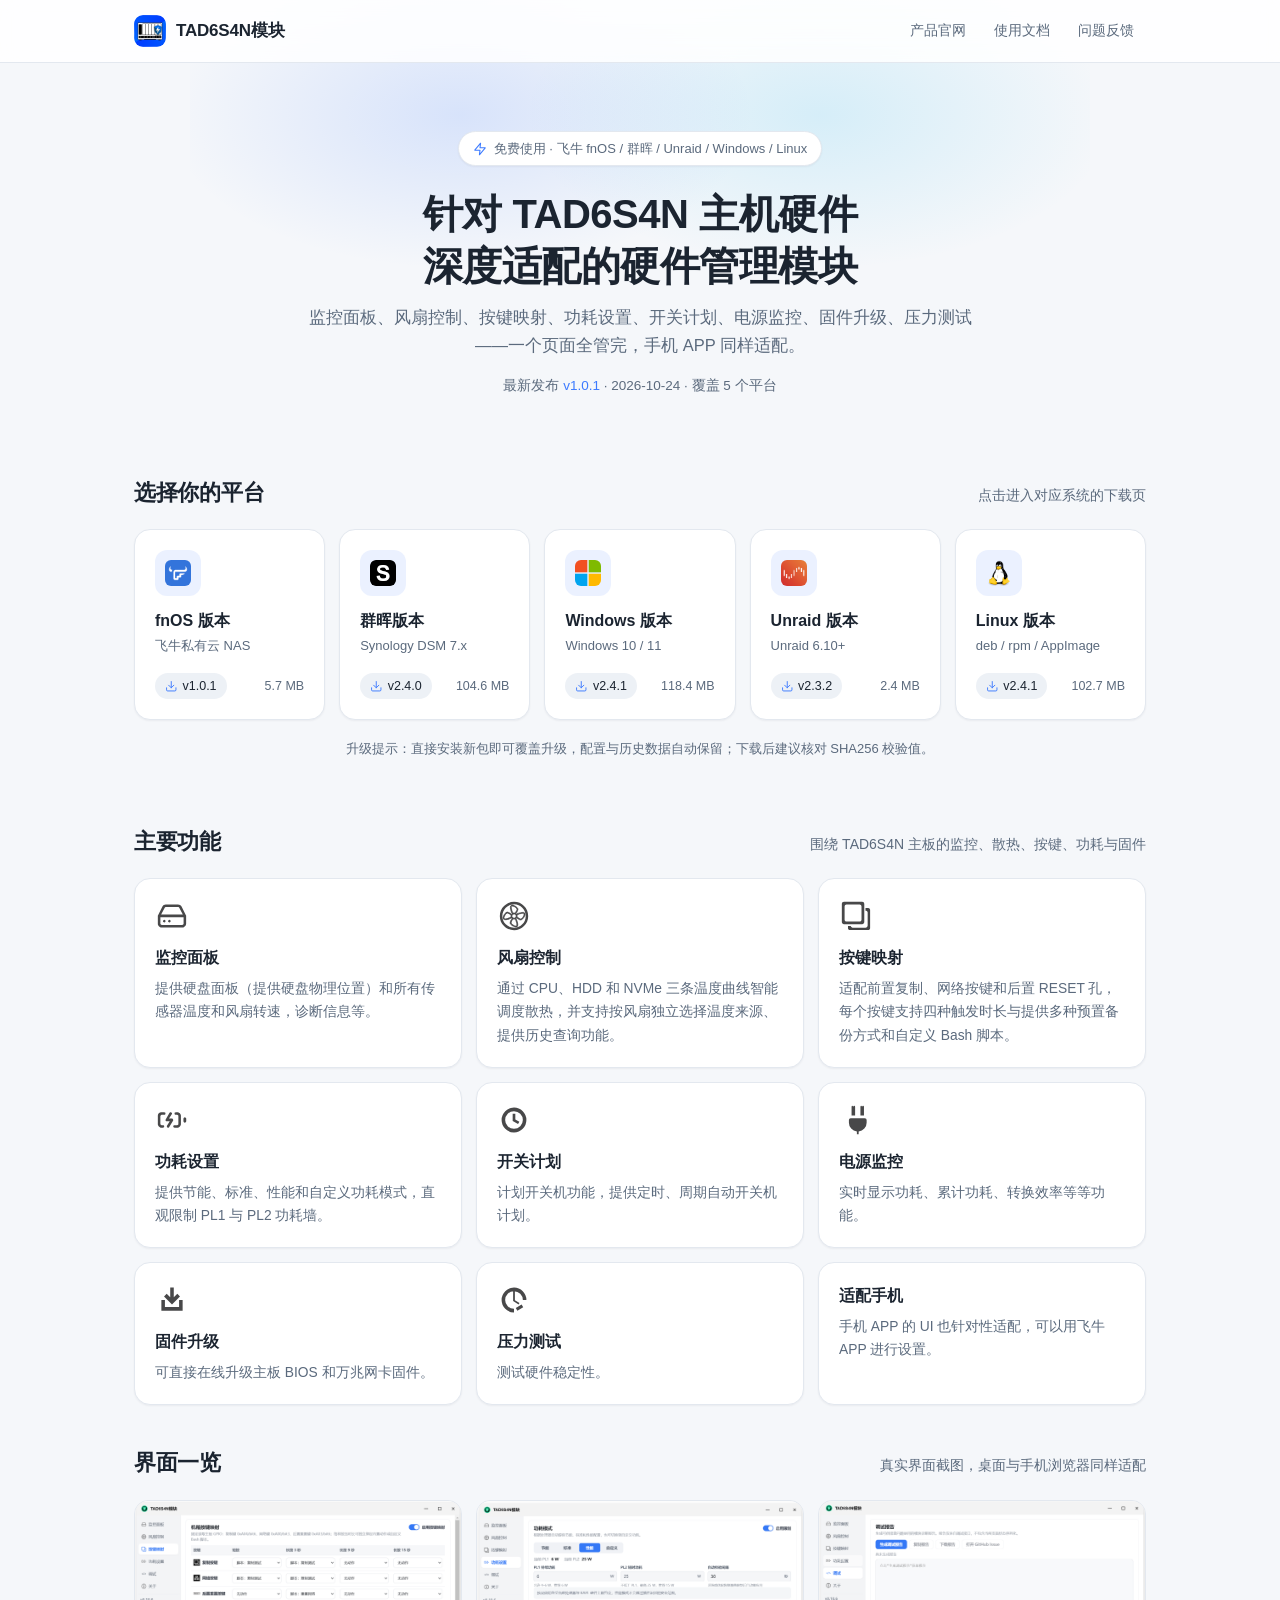
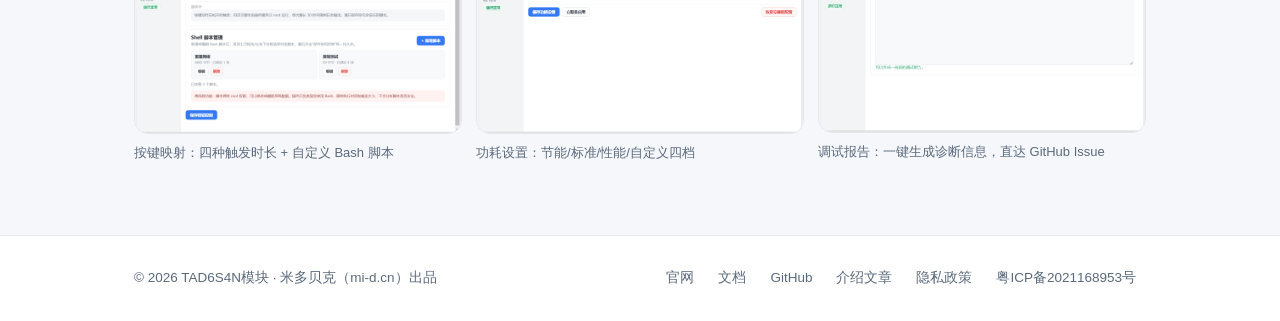
==== release/index.html @ 13de204e "发布页目录更名为 release/，介绍页链接同步改为 release/，并移除嵌套的无用 workflows" ====
<!doctype html>
<html lang="zh-CN">
<head>
<meta charset="utf-8">
<meta name="viewport" content="width=device-width, initial-scale=1">
<meta name="description" content="TAD6S4N模块全平台发布页：支持 fnOS、群晖、Windows、Unraid 与 Linux，下载最新版本并查看更新日志。">
<link rel="icon" type="image/png" href="assets/logo.png">
<title>TAD6S4N模块 · 软件发布页</title>
<style>
/* ========== 主题变量（浅色 / 深色自适应） ========== */
:root{
  color-scheme: light;
  --bg:#f5f7fa;
  --surface:#ffffff;
  --surface-2:#edf1f6;
  --text:#1b2430;
  --text-2:#5b6a7d;
  --border:#e3e8ef;
  --border-strong:#cfd8e3;
  --brand:#3d7bff;
  --brand-2:#22b8ee;
  --brand-soft:rgba(61,123,255,.10);
  --blue-soft:rgba(61,123,255,.12);
  --green:#0e9f5f;
  --green-soft:rgba(16,185,129,.13);
  --orange:#c2620a;
  --orange-soft:rgba(245,158,11,.16);
  --shadow-card:0 1px 2px rgba(16,24,40,.05);
  --shadow-lift:0 14px 34px rgba(16,24,40,.12);
  --glow-1:rgba(61,123,255,.16);
  --glow-2:rgba(34,184,238,.15);
}
@media (prefers-color-scheme: dark){
  :root{
    color-scheme: dark;
    --bg:#0e141f;
    --surface:#161e2c;
    --surface-2:#1e2839;
    --text:#e7edf6;
    --text-2:#90a1b7;
    --border:#26334a;
    --border-strong:#374865;
    --brand:#5c8dff;
    --brand-2:#2cc5f2;
    --brand-soft:rgba(92,141,255,.15);
    --blue-soft:rgba(92,141,255,.17);
    --green:#34d399;
    --green-soft:rgba(52,211,153,.15);
    --orange:#f5a623;
    --orange-soft:rgba(245,166,35,.16);
    --shadow-card:0 1px 2px rgba(0,0,0,.35);
    --shadow-lift:0 14px 34px rgba(0,0,0,.5);
    --glow-1:rgba(92,141,255,.14);
    --glow-2:rgba(44,197,242,.12);
  }
}

/* ========== 基础 ========== */
*{box-sizing:border-box}
html{scroll-behavior:smooth}
body{
  margin:0;
  font-family:-apple-system,BlinkMacSystemFont,"Segoe UI","PingFang SC","Hiragino Sans GB","Microsoft YaHei",sans-serif;
  background:var(--bg);
  color:var(--text);
  line-height:1.65;
  -webkit-font-smoothing:antialiased;
  min-height:100vh;
  display:flex;
  flex-direction:column;
  overflow-x:clip; /* hero 光晕装饰层在窄屏下不产生横向滚动 */
}
main{flex:1}
a{color:inherit;text-decoration:none}
.icon{width:1.25em;height:1.25em;flex:none;vertical-align:-.25em}
.container{max-width:1060px;margin:0 auto;padding:0 24px;width:100%}
code{background:var(--surface-2);border-radius:6px;padding:1.5px 7px;font-size:12.5px;font-family:ui-monospace,SFMono-Regular,Consolas,monospace}

/* ========== 顶部导航 ========== */
.site-header{
  position:sticky;top:0;z-index:20;
  background:color-mix(in srgb,var(--surface) 85%,transparent);
  backdrop-filter:blur(12px);
  -webkit-backdrop-filter:blur(12px);
  border-bottom:1px solid var(--border);
}
.header-inner{display:flex;align-items:center;gap:12px;height:62px}
.brand{display:flex;align-items:center;gap:10px;font-weight:600;font-size:17px;letter-spacing:-.2px}
.brand-logo{width:32px;height:32px;border-radius:9px;flex:none;display:block}
.header-nav{margin-left:auto;display:flex;gap:4px;flex-wrap:wrap}
.header-nav a{padding:7px 12px;border-radius:8px;color:var(--text-2);font-size:14px;transition:.15s}
.header-nav a:hover{color:var(--text);background:var(--surface-2)}

/* ========== 首页 Hero ========== */
.hero{padding:68px 0 36px;text-align:center;position:relative}
.hero::before{
  content:"";position:absolute;left:50%;top:-140px;transform:translateX(-50%);
  width:900px;height:480px;pointer-events:none;
  background:
    radial-gradient(420px 220px at 30% 40%,var(--glow-1),transparent 70%),
    radial-gradient(420px 220px at 70% 40%,var(--glow-2),transparent 70%);
}
.hero>*{position:relative}
.eyebrow{
  display:inline-flex;align-items:center;gap:7px;
  padding:6px 14px;border:1px solid var(--border);border-radius:999px;
  background:var(--surface);color:var(--text-2);font-size:13px;box-shadow:var(--shadow-card);
}
.eyebrow .icon{width:14px;height:14px;color:var(--brand)}
.hero h1{font-size:40px;line-height:1.3;letter-spacing:-.5px;margin:22px 0 12px}
.hero .lead{max-width:680px;margin:0 auto;color:var(--text-2);font-size:16.5px}
.hero-meta{margin-top:16px;font-size:13.5px;color:var(--text-2)}
.hero-meta b{color:var(--brand);font-weight:500}

/* ========== 平台选择 ========== */
.pick{padding:28px 0 40px}
.section-head{display:flex;align-items:baseline;justify-content:space-between;gap:12px;margin-bottom:18px;flex-wrap:wrap}
.section-head h2{font-size:22px;margin:0;letter-spacing:-.3px}
.section-head .sub{color:var(--text-2);font-size:14px}
.platform-grid{display:grid;grid-template-columns:repeat(auto-fit,minmax(186px,1fr));gap:14px}
.platform-card{
  position:relative;display:flex;flex-direction:column;gap:14px;
  padding:20px;background:var(--surface);
  border:1px solid var(--border);border-radius:16px;
  box-shadow:var(--shadow-card);
  transition:transform .18s ease,box-shadow .18s ease,border-color .18s ease;
}
.platform-card:hover{
  transform:translateY(-3px);
  border-color:color-mix(in srgb,var(--brand) 40%,var(--border));
  box-shadow:var(--shadow-lift);
}
.p-icon{
  width:46px;height:46px;border-radius:12px;flex:none;
  display:grid;place-items:center;
  background:var(--brand-soft);color:var(--brand);
}
.p-icon .icon{width:24px;height:24px}
.p-icon.big{width:60px;height:60px;border-radius:16px}
.p-icon.big .icon{width:30px;height:30px}
.p-logo{width:26px;height:26px;object-fit:contain;display:block;border-radius:6px}
.p-icon.big .p-logo{width:36px;height:36px;border-radius:8px}
.p-icon-fb{font-weight:600;color:var(--brand);font-size:17px;line-height:1}
.p-icon.big .p-icon-fb{font-size:24px}
.platform-card h3{margin:0;font-size:16px;line-height:1.4}
.p-sub{color:var(--text-2);font-size:13px;margin-top:1px}
.p-meta{margin-top:auto;display:flex;align-items:center;justify-content:space-between;gap:8px;font-size:12.5px;color:var(--text-2)}
.ver-chip{
  display:inline-flex;align-items:center;gap:5px;
  padding:3px 10px;border-radius:999px;
  background:var(--surface-2);color:var(--text);
  font-weight:500;font-size:12.5px;font-variant-numeric:tabular-nums;
}
.ver-chip .icon{width:12.5px;height:12.5px;color:var(--brand)}
.p-arrow{
  position:absolute;top:18px;right:16px;color:var(--brand);
  opacity:0;transform:translateX(-4px);transition:.18s ease;
}
.p-arrow .icon{width:17px;height:17px}
.platform-card:hover .p-arrow,.platform-card:focus-visible .p-arrow{opacity:1;transform:translateX(0)}

/* ========== 平台下载页 ========== */
.back{
  display:inline-flex;align-items:center;gap:6px;
  margin:26px 0 18px;padding:6px 11px 6px 8px;border-radius:9px;
  color:var(--text-2);font-size:14px;transition:.15s;
}
.back:hover{color:var(--text);background:var(--surface-2)}
.plat-head{display:flex;gap:16px;align-items:center}
.plat-title{margin:0;font-size:28px;letter-spacing:-.4px;line-height:1.3}
.plat-title:focus{outline:none}
.plat-desc{margin:4px 0 0;color:var(--text-2);font-size:14.5px}

.download-card{
  margin-top:26px;padding:30px;
  background:var(--surface);border:1px solid var(--border);border-radius:20px;
  box-shadow:var(--shadow-card);
}
.rel-meta{display:flex;align-items:center;gap:12px;flex-wrap:wrap}
.ver-big{font-size:27px;font-weight:600;letter-spacing:-.4px;font-variant-numeric:tabular-nums}
.rel-date{color:var(--text-2);font-size:14px}
.badge-latest{
  display:inline-flex;align-items:center;
  padding:3px 11px;border-radius:999px;
  background:linear-gradient(135deg,var(--brand),var(--brand-2));
  color:#fff;font-size:12px;font-weight:500;letter-spacing:.3px;
}
.actions{display:flex;gap:12px;flex-wrap:wrap;margin-top:22px}
.btn{
  display:inline-flex;align-items:center;justify-content:center;gap:8px;
  height:48px;padding:0 24px;border-radius:12px;
  font-size:15px;font-weight:500;font-family:inherit;
  border:1px solid transparent;cursor:pointer;
  transition:transform .15s ease,box-shadow .15s ease,filter .15s ease,background .15s ease,border-color .15s ease;
  flex:1 1 220px;
}
.btn .icon{width:18px;height:18px}
.btn-primary{
  background:linear-gradient(135deg,var(--brand),var(--brand-2));
  color:#fff;box-shadow:0 8px 20px var(--blue-soft);
}
.btn-primary:hover{filter:brightness(1.06);transform:translateY(-1px);box-shadow:0 10px 24px var(--blue-soft)}
.btn-secondary{background:var(--surface);border-color:var(--border-strong);color:var(--text)}
.btn-secondary:hover{background:var(--surface-2);transform:translateY(-1px)}
.btn-sm{height:36px;padding:0 16px;font-size:13.5px;border-radius:10px;flex:none}
.btn-sm .icon{width:15px;height:15px}
.file-line{
  margin-top:16px;color:var(--text-2);font-size:13px;
  font-family:ui-monospace,SFMono-Regular,Consolas,monospace;
  word-break:break-all;
}
.assets{margin-top:22px;padding-top:18px;border-top:1px dashed var(--border)}
.assets h4{margin:0 0 10px;font-size:13px;font-weight:500;color:var(--text-2)}
.asset-row{
  display:flex;align-items:center;gap:14px;flex-wrap:wrap;
  padding:11px 14px;margin-bottom:9px;
  border:1px solid var(--border);border-radius:13px;
  transition:border-color .15s;
}
.asset-row:hover{border-color:var(--border-strong)}
.asset-row>div:first-child{flex:1 1 260px;min-width:0}
.a-name{font-size:13px;font-family:ui-monospace,SFMono-Regular,Consolas,monospace;word-break:break-all}
.a-meta{color:var(--text-2);font-size:12.5px;margin-top:2px}
.install-tip{
  display:flex;gap:10px;align-items:flex-start;
  margin-top:22px;padding:13px 16px;border-radius:13px;
  background:var(--brand-soft);color:var(--text);font-size:13.5px;line-height:1.7;
}
.install-tip .icon{width:17px;height:17px;color:var(--brand);margin-top:3px;flex:none}

/* ========== 更新日志 ========== */
.changelog{margin:56px 0 84px;scroll-margin-top:84px;border-radius:16px}
.changelog.flash{animation:flashBg 1.1s ease}
@keyframes flashBg{0%{background:var(--brand-soft)}100%{background:transparent}}
.changelog h2{margin:0;font-size:22px;letter-spacing:-.3px}
.ch-sub{margin:6px 0 26px;color:var(--text-2);font-size:14px}
.timeline{position:relative;padding-left:30px}
.timeline::before{
  content:"";position:absolute;left:8px;top:8px;bottom:14px;width:2px;
  background:var(--border);border-radius:2px;
}
.release{position:relative;padding:0 0 34px}
.release:last-child{padding-bottom:4px}
.release::before{
  content:"";position:absolute;left:-28px;top:7px;
  width:14px;height:14px;border-radius:50%;
  background:var(--surface);border:2.5px solid var(--brand);
}
.release.old::before{border-color:var(--border-strong)}
.release.latest::before{background:var(--brand)}
.rel-head{display:flex;align-items:center;gap:11px;flex-wrap:wrap}
.rel-head .v{font-weight:600;font-size:17.5px;font-variant-numeric:tabular-nums}
.rel-head .rel-date{font-size:13.5px}
.group{margin-top:13px}
.group-tag{
  display:inline-flex;align-items:center;
  padding:2px 10px;border-radius:7px;
  font-size:12px;font-weight:500;
}
.tag-new{color:var(--green);background:var(--green-soft)}
.tag-imp{color:var(--brand);background:var(--blue-soft)}
.tag-fix{color:var(--orange);background:var(--orange-soft)}
.group ul{margin:9px 0 0;padding:0;list-style:none}
.group li{position:relative;padding:3px 0 3px 17px;font-size:14.5px}
.group li::before{
  content:"";position:absolute;left:3px;top:13px;
  width:5px;height:5px;border-radius:50%;background:var(--border-strong);
}

/* ========== GitHub 数据来源与 Markdown 日志 ========== */
.src-note{display:flex;align-items:center;gap:6px;flex-wrap:wrap;margin-top:12px;font-size:13px;color:var(--text-2)}
.src-note .icon{width:14px;height:14px;flex:none}
.src-note a{color:var(--brand)}
.rel-link{font-size:12.5px;color:var(--brand);font-weight:400}
.md{margin-top:4px}
.md h3,.md h4,.md h5,.md h6{margin:18px 0 6px;font-size:15px;letter-spacing:0}
.md h3{font-size:16px}
.md p{margin:8px 0;font-size:14.5px}
.md ul,.md ol{margin:8px 0;padding-left:22px}
.md li{margin:4px 0;font-size:14.5px}
.md a{color:var(--brand)}
.md pre{background:var(--surface-2);border-radius:10px;padding:12px 14px;overflow:auto;margin:10px 0}
.md pre code{background:none;padding:0}

/* ========== 主要功能与界面一览 ========== */
.feat-sec{padding:24px 0 12px}
.feat-grid{display:grid;grid-template-columns:repeat(auto-fit,minmax(248px,1fr));gap:14px}
.feat{background:var(--surface);border:1px solid var(--border);border-radius:16px;padding:20px;box-shadow:var(--shadow-card)}
.feat .fico{width:34px;height:34px;display:block;margin-bottom:12px}
.feat h3{margin:0 0 6px;font-size:15.5px}
.feat p{margin:0;color:var(--text-2);font-size:13.8px;line-height:1.7}
@media (prefers-color-scheme: dark){
  .feat .fico{filter:invert(1) brightness(1.15)}
}
.gallery-sec{padding:28px 0 72px}
.shot-grid{display:grid;grid-template-columns:repeat(auto-fit,minmax(260px,1fr));gap:14px}
.shot{margin:0}
.shot img{width:100%;display:block;border:1px solid var(--border);border-radius:14px;background:var(--surface)}
.shot figcaption{margin-top:8px;font-size:13px;color:var(--text-2)}
.install-note{margin:18px 0 0;font-size:13px;color:var(--text-2);text-align:center}

/* ========== 页脚 ========== */
.site-footer{border-top:1px solid var(--border);padding:26px 0;background:var(--surface)}
.footer-inner{
  display:flex;align-items:center;justify-content:space-between;
  gap:10px 24px;flex-wrap:wrap;color:var(--text-2);font-size:13.5px;
}
.footer-links{display:flex;gap:4px;flex-wrap:wrap}
.footer-links a{padding:5px 10px;border-radius:8px}
.footer-links a:hover{color:var(--text);background:var(--surface-2)}

/* ========== 视图切换动画 ========== */
.view{animation:viewIn .28s ease}
@keyframes viewIn{from{opacity:0;transform:translateY(8px)}to{opacity:1;transform:none}}

/* ========== 响应式 ========== */
@media (max-width:640px){
  .hero{padding:44px 0 24px}
  .hero h1{font-size:29px}
  .hero h1 br{display:none}
  .hero .lead{font-size:15px}
  .download-card{padding:22px 18px}
  .plat-title{font-size:23px}
  .ver-big{font-size:23px}
  .actions .btn{flex:1 1 100%}
  .btn{flex-basis:auto}
  .asset-row .btn-sm{width:100%}
  .header-nav{display:none}
}
@media (prefers-reduced-motion: reduce){
  html{scroll-behavior:auto}
  *,*::before,*::after{animation:none!important;transition:none!important}
}
</style>
</head>
<body>

<header class="site-header">
  <div class="container header-inner">
    <a class="brand" href="#/">
      <img class="brand-logo" src="assets/logo.png" alt="TAD6S4N模块 logo" width="32" height="32">
      <span id="brand-name">TAD6S4N模块</span>
    </a>
    <nav class="header-nav" aria-label="站点导航">
      <!-- 问题反馈暂为占位链接，部署时替换为真实地址 -->
      <a href="https://mi-d.cn" target="_blank" rel="noopener">产品官网</a>
      <a href="https://mi-d.cn/10938" target="_blank" rel="noopener">使用文档</a>
      <a href="https://github.com/luodaoyi/TAD6S4N10G-fnos/issues" target="_blank" rel="noopener">问题反馈</a>
    </nav>
  </div>
</header>

<main id="app">
  <!-- ========== 首页：平台选择 ========== -->
  <section id="view-home" class="view" aria-label="选择平台">
    <div class="container">
      <div class="hero">
        <span class="eyebrow"><i data-icon="zap" aria-hidden="true"></i><span id="eyebrow-text">免费使用 · 飞牛 fnOS / 群晖 / Unraid / Windows / Linux</span></span>
        <h1 id="hero-title">针对 TAD6S4N 主机硬件<br>深度适配的硬件管理模块</h1>
        <p class="lead" id="hero-lead">监控面板、风扇控制、按键映射、功耗设置、开关计划、电源监控、固件升级、压力测试——一个页面全管完，手机 APP 同样适配。</p>
        <p class="hero-meta" id="hero-meta"></p>
      </div>
      <div class="pick">
        <div class="section-head">
          <h2>选择你的平台</h2>
          <span class="sub">点击进入对应系统的下载页</span>
        </div>
        <div class="platform-grid" id="platform-grid"><!-- JS 渲染 --></div>
        <p class="install-note">升级提示：直接安装新包即可覆盖升级，配置与历史数据自动保留；下载后建议核对 SHA256 校验值。</p>
      </div>
      <section class="feat-sec" aria-label="主要功能">
        <div class="section-head">
          <h2>主要功能</h2>
          <span class="sub">围绕 TAD6S4N 主板的监控、散热、按键、功耗与固件</span>
        </div>
        <div class="feat-grid">
          <div class="feat"><img class="fico" src="assets/feature-icons/monitor.svg" alt="" loading="lazy"><h3>监控面板</h3><p>提供硬盘面板（提供硬盘物理位置）和所有传感器温度和风扇转速，诊断信息等。</p></div>
          <div class="feat"><img class="fico" src="assets/feature-icons/fan.svg" alt="" loading="lazy"><h3>风扇控制</h3><p>通过 CPU、HDD 和 NVMe 三条温度曲线智能调度散热，并支持按风扇独立选择温度来源、提供历史查询功能。</p></div>
          <div class="feat"><img class="fico" src="assets/feature-icons/keys.svg" alt="" loading="lazy"><h3>按键映射</h3><p>适配前置复制、网络按键和后置 RESET 孔，每个按键支持四种触发时长与提供多种预置备份方式和自定义 Bash 脚本。</p></div>
          <div class="feat"><img class="fico" src="assets/feature-icons/power.svg" alt="" loading="lazy"><h3>功耗设置</h3><p>提供节能、标准、性能和自定义功耗模式，直观限制 PL1 与 PL2 功耗墙。</p></div>
          <div class="feat"><img class="fico" src="assets/feature-icons/schedule.svg" alt="" loading="lazy"><h3>开关计划</h3><p>计划开关机功能，提供定时、周期自动开关机计划。</p></div>
          <div class="feat"><img class="fico" src="assets/feature-icons/psu.svg" alt="" loading="lazy"><h3>电源监控</h3><p>实时显示功耗、累计功耗、转换效率等等功能。</p></div>
          <div class="feat"><img class="fico" src="assets/feature-icons/firmware.svg" alt="" loading="lazy"><h3>固件升级</h3><p>可直接在线升级主板 BIOS 和万兆网卡固件。</p></div>
          <div class="feat"><img class="fico" src="assets/feature-icons/stress.svg" alt="" loading="lazy"><h3>压力测试</h3><p>测试硬件稳定性。</p></div>
          <div class="feat"><h3>适配手机</h3><p>手机 APP 的 UI 也针对性适配，可以用飞牛 APP 进行设置。</p></div>
        </div>
      </section>
      <section class="gallery-sec" aria-label="界面一览">
        <div class="section-head">
          <h2>界面一览</h2>
          <span class="sub">真实界面截图，桌面与手机浏览器同样适配</span>
        </div>
        <div class="shot-grid">
          <figure class="shot"><img src="assets/screenshots/screenshot_1.png" alt="按键映射界面" loading="lazy"><figcaption>按键映射：四种触发时长 + 自定义 Bash 脚本</figcaption></figure>
          <figure class="shot"><img src="assets/screenshots/screenshot_2.png" alt="功耗设置界面" loading="lazy"><figcaption>功耗设置：节能/标准/性能/自定义四档</figcaption></figure>
          <figure class="shot"><img src="assets/screenshots/screenshot_3.png" alt="调试报告界面" loading="lazy"><figcaption>调试报告：一键生成诊断信息，直达 GitHub Issue</figcaption></figure>
        </div>
      </section>
    </div>
  </section>

  <!-- ========== 平台下载页（JS 渲染） ========== -->
  <section id="view-platform" class="view" hidden></section>
</main>

<footer class="site-footer">
  <div class="container footer-inner">
    <span>© 2026 TAD6S4N模块 · 米多贝克（mi-d.cn）出品</span>
    <nav class="footer-links" aria-label="页脚链接">
      <a href="https://mi-d.cn" target="_blank" rel="noopener">官网</a>
      <a href="https://mi-d.cn/10938" target="_blank" rel="noopener">文档</a>
      <a href="https://github.com/luodaoyi/TAD6S4N10G-fnos" target="_blank" rel="noopener">GitHub</a>
      <a href="https://mi-d.cn/12090" target="_blank" rel="noopener">介绍文章</a>
      <a href="#" data-stub>隐私政策</a>
      <a href="https://beian.miit.gov.cn/" target="_blank" rel="noopener">粤ICP备2021168953号</a>
    </nav>
  </div>
</footer>

<script>
/* =====================================================================
 * ★★★ 站点配置与发布数据（维护时只需修改本区域） ★★★
 *
 * 数据来源：每个平台可配置 repo: "用户名/仓库名"，页面会自动读取该仓库
 * 的 GitHub Releases（版本号、附件下载、更新日志正文），可以是自己的
 * 仓库，也可以是其它人的公开仓库，例如：
 *   repo: "luodaoyi/TAD6S4N10G-fnos"
 *   prefer:  可选，主下载附件的匹配正则（命中的排第一位）
 *   exclude: 可选，需要从下载列表排除的附件正则
 * repo 留空（null）或拉取失败时，使用下方 latest / changelog 内置数据
 * 兜底展示。拉取结果缓存 10 分钟，避免触发 GitHub 接口限流（每小时 60 次）。
 * ===================================================================== */
const SITE = {
  productName: "TAD6S4N模块",
  title: "TAD6S4N模块 · 软件发布页"
};

const PLATFORMS = [
  {
    id: "fnos",
    name: "fnOS 版本",
    sub: "飞牛私有云 NAS",
    desc: "适用于飞牛私有云 fnOS 4.0 及以上版本 · x86_64 架构",
    iconUrl: "https://www.fnnas.com/favicon.ico",
    iconLocal: "assets/icons/fnos.png",
    repo: "luodaoyi/TAD6S4N10G-fnos",
    prefer: "\\.fpk$",
    exclude: "^tank-",
    tip: "打开 fnOS「应用中心 → 手动安装」，选择下载的 <code>.fpk</code> 安装包完成安装。",
    latest: {
      version: "1.0.1",
      date: "2026-10-24",
      assets: [
        { label: "fnOS 安装包", file: "tad-module.fpk", arch: "x86_64", size: "5.7 MB", url: "https://github.com/luodaoyi/TAD6S4N10G-fnos/releases/download/v1.0.1/tad-module.fpk" }
      ]
    },
    changelog: [
      {
        version: "1.0.1", date: "2026-10-24",
        fix: ["RTC 状态按 NAS 系统时区显示，与飞牛桌面时间保持一致"]
      },
      {
        version: "1.0.0", date: "2026-10-24",
        new: ["首个正式版：图形化备份与自动备份、三曲线风扇模式、硬盘面板、传感器显示、BIOS/网卡固件管理、压力测试与历史温度图表"]
      }
    ]
  },
  {
    id: "synology",
    name: "群晖版本",
    sub: "Synology DSM 7.x",
    desc: "适用于 DSM 7.0 – 7.2 · 提供 x86_64 与 ARM64 套件",
    iconUrl: "https://fileres.synology.com/images/common/favicon/syno/icon-96x96.png",
    iconLocal: "assets/icons/synology.png",
    repo: null,
    tip: "推荐在「套件中心」搜索安装；手动安装请进入套件中心 → 手动安装，上传 <code>.spk</code> 文件。",
    latest: {
      version: "2.4.0",
      date: "2026-10-18",
      assets: [
        { label: "DSM 7 套件", file: "tad6s4n_dsm7_2.4.0_x86_64.spk", arch: "x86_64", size: "104.6 MB", url: "#" },
        { label: "DSM 7 套件", file: "tad6s4n_dsm7_2.4.0_arm64.spk", arch: "ARM64", size: "89.2 MB", url: "#" }
      ]
    },
    changelog: [
      {
        version: "2.4.0", date: "2026-10-18",
        new: ["支持套件中心在线检测更新"],
        imp: ["适配 DSM 7.2 权限模型，安装更顺畅", "缩略图生成速度提升"],
        fix: ["修复部分 ARM 机型上浏览大目录时崩溃的问题"]
      },
      {
        version: "2.3.2", date: "2026-09-20",
        fix: ["修复 DSM 7.2 权限变更后无法写入共享文件夹的问题", "修复任务暂停后 CPU 占用偏高的问题"]
      },
      {
        version: "2.3.0", date: "2026-08-30",
        new: ["支持多任务并行传输", "新增按共享文件夹粒度的备份计划"],
        imp: ["索引速度提升约 35%"]
      },
      {
        version: "2.2.0", date: "2026-07-15",
        new: ["全面支持 DSM 7.0 / 7.1 / 7.2"],
        fix: ["修复更换端口后无法连接的问题"]
      },
      {
        version: "2.1.0", date: "2026-06-10",
        new: ["群晖平台首个正式版本"]
      }
    ]
  },
  {
    id: "windows",
    name: "Windows 版本",
    sub: "Windows 10 / 11",
    desc: "适用于 Windows 10（1909）及以上 · 提供 x64 与 ARM64 安装包",
    iconUrl: "https://www.microsoft.com/favicon.ico",
    iconLocal: "assets/icons/windows.png",
    repo: null,
    tip: "双击运行安装程序，按向导完成安装；便携版解压后直接运行 <code>TAD6S4N.exe</code> 即可。",
    latest: {
      version: "2.4.1",
      date: "2026-10-23",
      assets: [
        { label: "安装版 x64", file: "tad6s4n_setup_2.4.1_x64.exe", arch: "x64", size: "118.4 MB", url: "#" },
        { label: "便携版 x64", file: "tad6s4n_portable_2.4.1_x64.zip", arch: "x64", size: "156.8 MB", url: "#" },
        { label: "安装版 ARM64", file: "tad6s4n_setup_2.4.1_arm64.exe", arch: "ARM64", size: "106.1 MB", url: "#" }
      ]
    },
    changelog: [
      {
        version: "2.4.1", date: "2026-10-23",
        fix: ["修复部分设备启动时白屏的问题", "修复系统托盘图标在高分屏下模糊的问题"]
      },
      {
        version: "2.4.0", date: "2026-10-15",
        new: ["新增虚拟磁盘映射，可在资源管理器中直接浏览云端文件", "新增开机自启动与静默启动选项"],
        imp: ["全局文件搜索速度提升", "降低后台内存占用"],
        fix: ["修复 Windows 10 1909 下安装界面卡住的问题"]
      },
      {
        version: "2.3.2", date: "2026-09-18",
        fix: ["修复与部分安全软件冲突导致的更新失败", "修复 NTFS 稀疏文件同步异常"]
      },
      {
        version: "2.3.0", date: "2026-08-28",
        new: ["新增深色模式界面"],
        imp: ["安装器支持静默安装参数（/S）"]
      },
      {
        version: "2.2.0", date: "2026-07-08",
        fix: ["修复代理自动检测在某些网络环境下失败的问题"]
      },
      {
        version: "2.1.0", date: "2026-05-30",
        new: ["Windows 平台首个正式版本，支持文件同步与备份"]
      }
    ]
  },
  {
    id: "unraid",
    name: "Unraid 版本",
    sub: "Unraid 6.10+",
    desc: "适用于 Unraid 6.10 及以上版本 · 以插件方式安装",
    iconUrl: "https://github.com/unraid.png",
    iconLocal: "assets/icons/unraid.png",
    repo: null,
    tip: "在 Unraid「Apps / 插件」中搜索安装，或下载 <code>.plg</code> 后通过「Install Plugin」安装。",
    latest: {
      version: "2.3.2",
      date: "2026-09-26",
      assets: [
        { label: "Unraid 插件", file: "tad6s4n_unraid_2.3.2.plg", arch: "通用", size: "2.4 MB", url: "#" }
      ]
    },
    changelog: [
      {
        version: "2.3.2", date: "2026-09-26",
        imp: ["降低校验（Parity Check）期间的磁盘 IO 优先级"],
        fix: ["修复停止阵列时后台进程未正常退出的问题"]
      },
      {
        version: "2.3.0", date: "2026-08-30",
        new: ["支持 Community Applications 一键安装", "新增 Unassigned Devices 设备同步支持"],
        fix: ["修复开机插件自启动偶发失败的问题"]
      },
      {
        version: "2.2.0", date: "2026-07-08",
        imp: ["插件设置界面适配 Unraid 深色主题"],
        fix: ["修复大文件校验偶发超时的问题"]
      },
      {
        version: "2.1.0", date: "2026-06-01",
        new: ["Unraid 平台首个正式版本，提供 .plg 插件安装方式"]
      }
    ]
  },
  {
    id: "linux",
    name: "Linux 版本",
    sub: "deb / rpm / AppImage",
    desc: "提供 deb、rpm 与 AppImage 三种格式 · 支持 x86_64 与 ARM64",
    iconUrl: "https://www.kernel.org/theme/images/logos/favicon.png",
    iconLocal: "assets/icons/linux.png",
    repo: null,
    tip: "deb 系：<code>sudo apt install ./tad6s4n_amd64.deb</code>；rpm 系：<code>sudo dnf install ./tad6s4n.x86_64.rpm</code>；AppImage：<code>chmod +x</code> 后直接运行。",
    latest: {
      version: "2.4.1",
      date: "2026-10-23",
      assets: [
        { label: "deb 包", file: "tad6s4n_2.4.1_amd64.deb", arch: "x86_64", size: "102.7 MB", url: "#" },
        { label: "rpm 包", file: "tad6s4n_2.4.1_x86_64.rpm", arch: "x86_64", size: "104.9 MB", url: "#" },
        { label: "AppImage", file: "TAD6S4N_2.4.1_x86_64.AppImage", arch: "x86_64", size: "158.3 MB", url: "#" },
        { label: "deb 包", file: "tad6s4n_2.4.1_arm64.deb", arch: "ARM64", size: "96.5 MB", url: "#" }
      ]
    },
    changelog: [
      {
        version: "2.4.1", date: "2026-10-23",
        fix: ["修复 AppImage 在 Ubuntu 24.04 下无法启动的问题", "修复 GNOME 下系统托盘图标不显示的问题"]
      },
      {
        version: "2.4.0", date: "2026-10-15",
        new: ["新增官方 apt / dnf 软件源，支持系统自动更新"],
        imp: ["完善 Wayland 下的窗口与托盘体验"],
        fix: ["修复 arm64 设备上选择同步目录时崩溃的问题"]
      },
      {
        version: "2.3.2", date: "2026-09-18",
        imp: ["降低常驻进程内存占用"],
        fix: ["修复 inotify 监听数量超限导致的漏同步"]
      },
      {
        version: "2.3.0", date: "2026-08-28",
        new: ["新增命令行管理工具 tad6s4n-cli"],
        imp: ["systemd 服务单元更规范，支持开机自启"]
      },
      {
        version: "2.2.0", date: "2026-07-08",
        new: ["提供 AppImage 免安装格式"]
      },
      {
        version: "2.1.0", date: "2026-05-30",
        new: ["Linux 平台首个正式版本，提供 deb / rpm 安装包"]
      }
    ]
  }
];

/* ===================== 以下为页面逻辑，一般无需修改 ===================== */

/* 内联图标（描边风格，跟随文字颜色） */
const ICONS = {
  download: '<path d="M21 15v4a2 2 0 0 1-2 2H5a2 2 0 0 1-2-2v-4"/><polyline points="7 10 12 15 17 10"/><line x1="12" y1="3" x2="12" y2="15"/>',
  history: '<path d="M3 12a9 9 0 1 0 2.64-6.36L3 8"/><path d="M3 3v5h5"/><polyline points="12 7 12 12 15 15"/>',
  back: '<line x1="19" y1="12" x2="5" y2="12"/><polyline points="12 19 5 12 12 5"/>',
  info: '<circle cx="12" cy="12" r="9"/><line x1="12" y1="11" x2="12" y2="16"/><line x1="12" y1="8" x2="12.01" y2="8"/>',
  zap: '<polygon points="13 2 3 14 12 14 11 22 21 10 12 10 13 2"/>',
  arrow: '<line x1="5" y1="12" x2="19" y2="12"/><polyline points="12 5 19 12 12 19"/>',
  link: '<path d="M10 13a5 5 0 0 0 7.54.54l3-3a5 5 0 0 0-7.07-7.07l-1.72 1.71"/><path d="M14 11a5 5 0 0 0-7.54-.54l-3 3a5 5 0 0 0 7.07 7.07l1.71-1.71"/>'
};
function icon(name){
  return '<svg class="icon" viewBox="0 0 24 24" fill="none" stroke="currentColor" stroke-width="1.8" stroke-linecap="round" stroke-linejoin="round" aria-hidden="true">' + (ICONS[name] || "") + "</svg>";
}
/* 静态占位图标（data-icon） */
document.querySelectorAll("[data-icon]").forEach(el => {
  el.outerHTML = icon(el.getAttribute("data-icon"));
});

/* 品牌与文案 */
document.getElementById("brand-name").textContent = SITE.productName;
document.title = SITE.title;

/* ===================== GitHub Releases 动态数据 ===================== */
/* 每个平台的数据状态：内置数据先行渲染，GitHub 拉取成功后整体替换 */
const GH_TTL = 10 * 60 * 1000;
const state = {};
function stOf(p){
  if(!state[p.id]) state[p.id] = { latest: p.latest, changelog: p.changelog, changelogSrc: "static", loading: false, error: false };
  return state[p.id];
}
PLATFORMS.forEach(stOf);

function esc(s){
  return String(s).replace(/&/g, "&amp;").replace(/</g, "&lt;").replace(/>/g, "&gt;").replace(/"/g, "&quot;");
}
function fmtDate(iso){
  const d = new Date(iso);
  if(isNaN(d)) return "";
  const pad = function(n){ return String(n).padStart(2, "0"); };
  return d.getFullYear() + "-" + pad(d.getMonth() + 1) + "-" + pad(d.getDate());
}
function humanSize(bytes){
  if(!Number.isFinite(bytes) || bytes <= 0) return "";
  if(bytes >= 1073741824) return (bytes / 1073741824).toFixed(2) + " GB";
  if(bytes >= 1048576) return (bytes / 1048576).toFixed(1) + " MB";
  return Math.max(1, Math.round(bytes / 1024)) + " KB";
}
function tagVer(tag){ return String(tag || "").replace(/^v/i, ""); }

/* localStorage 缓存：10 分钟内不重复请求；请求失败时允许用过期缓存兜底 */
function cacheGet(key, allowStale){
  try{
    const v = JSON.parse(localStorage.getItem("ghrel:" + key));
    if(!v) return null;
    if(Date.now() - v.t < GH_TTL) return { fresh: true, data: v.d };
    return allowStale ? { fresh: false, data: v.d } : null;
  }catch(e){ return null; }
}
function cacheSet(key, data){
  try{ localStorage.setItem("ghrel:" + key, JSON.stringify({ t: Date.now(), d: data })); }catch(e){}
}
async function ghApi(path, key){
  const hit = cacheGet(key, true);
  if(hit && hit.fresh) return hit.data;
  try{
    const res = await fetch("https://api.github.com" + path, {
      headers: { "Accept": "application/vnd.github+json" },
      signal: AbortSignal.timeout(8000)
    });
    if(!res.ok) throw new Error("GitHub API HTTP " + res.status);
    const data = await res.json();
    cacheSet(key, data);
    return data;
  }catch(e){
    if(hit) return hit.data;
    throw e;
  }
}

/* 把仓库 Release 数据归一化为页面使用的结构；prefer 命中的附件排最前（作为主下载） */
function normLatest(rel, p){
  const excl = p.exclude ? new RegExp(p.exclude, "i") : null;
  let assets = (rel.assets || [])
    .filter(function(a){ return !/\.sha256$|\.sha2$|\.sig$|\.asc$/i.test(a.name); })
    .filter(function(a){ return !(excl && excl.test(a.name)); })
    .map(function(a){ return { label: a.name, file: a.name, arch: "", size: humanSize(a.size), url: a.browser_download_url }; });
  const preferRe = p.prefer ? new RegExp(p.prefer, "i") : null;
  if(preferRe){
    assets.sort(function(a, b){ return (preferRe.test(b.file) ? 1 : 0) - (preferRe.test(a.file) ? 1 : 0); });
  }
  return { version: tagVer(rel.tag_name), date: fmtDate(rel.published_at), assets: assets };
}
function normRelease(r){
  return { version: tagVer(r.tag_name), date: fmtDate(r.published_at), body: r.body || "", url: r.html_url || "" };
}

/* 轻量 Markdown 渲染（零依赖）：内容先整体转义再生成白名单标签，防 XSS */
function mdInline(t){
  const codes = [];
  t = t.replace(/`([^`]+)`/g, function(_, c){ codes.push(c); return "\x00" + (codes.length - 1) + "\x00"; });
  t = t.replace(/\*\*([^*]+)\*\*/g, "<strong>$1</strong>");
  t = t.replace(/\[([^\]]+)\]\((https?:\/\/[^)\s]+)\)/g, '<a href="$2" target="_blank" rel="noopener noreferrer">$1</a>');
  t = t.replace(/\x00(\d+)\x00/g, function(_, i){ return "<code>" + codes[+i] + "</code>"; });
  return t;
}
function mdToHtml(src){
  const lines = String(src || "").replace(/\r\n?/g, "\n").split("\n");
  let html = "", para = [], list = null, ordered = false, code = null;
  const flushP = function(){
    if(para.length){ html += "<p>" + para.map(mdInline).join("<br>") + "</p>"; para = []; }
  };
  const flushL = function(){
    if(list){
      const tag = ordered ? "ol" : "ul";
      html += "<" + tag + ">" + list.map(function(li){ return "<li>" + mdInline(li) + "</li>"; }).join("") + "</" + tag + ">";
      list = null;
    }
  };
  for(const raw of lines){
    const line = raw.replace(/\s+$/, "");
    if(code !== null){
      if(/^```/.test(line)){ html += "<pre><code>" + esc(code.join("\n")) + "</code></pre>"; code = null; }
      else code.push(raw);
      continue;
    }
    if(/^```/.test(line)){ flushP(); flushL(); code = []; continue; }
    const h = line.match(/^(#{1,6})\s+(.*)/);
    if(h){ flushP(); flushL(); const tag = "h" + Math.min(h[1].length + 2, 6); html += "<" + tag + ">" + mdInline(esc(h[2])) + "</" + tag + ">"; continue; }
    const ul = line.match(/^\s*[-*+]\s+(.*)/);
    if(ul){ flushP(); if(list && ordered) flushL(); if(!list){ list = []; ordered = false; } list.push(esc(ul[1])); continue; }
    const ol = line.match(/^\s*\d+[.、)]\s+(.*)/);
    if(ol){ flushP(); if(list && !ordered) flushL(); if(!list){ list = []; ordered = true; } list.push(esc(ol[1])); continue; }
    if(!line.trim()){ flushP(); flushL(); continue; }
    flushL(); para.push(esc(line));
  }
  if(code !== null) html += "<pre><code>" + esc(code.join("\n")) + "</code></pre>";
  flushP(); flushL();
  return html;
}

/* 同步：latest 用于首页卡片；Releases 列表用于平台页更新日志（保留 body 原文渲染） */
let current = { view: "home", id: null };
function repaint(preserveScroll){
  const y = window.scrollY;
  if(current.view === "home"){
    renderHome();
  }else{
    const p = PLATFORMS.find(function(x){ return x.id === current.id; });
    if(p){
      paintPlatform(p);
      if(preserveScroll) window.scrollTo({ top: y, behavior: "auto" });
    }
  }
}
async function syncLatest(p){
  try{
    const rel = await ghApi("/repos/" + p.repo + "/releases/latest", "latest:" + p.repo);
    if(rel && rel.tag_name){
      const st = stOf(p);
      st.latest = normLatest(rel, p);
      st.error = false;
    }
    repaint(false);
  }catch(e){
    stOf(p).error = true;
    if(current.view === "platform" && current.id === p.id) repaint(true);
  }
}
async function syncReleases(p){
  const st = stOf(p);
  if(st.loading || st.changelogSrc === "github") return;
  st.loading = true;
  repaint(true);
  try{
    const list = await ghApi("/repos/" + p.repo + "/releases?per_page=20", "releases:" + p.repo);
    if(Array.isArray(list) && list.length){
      st.changelog = list.map(normRelease);
      if(list[0].tag_name) st.latest = normLatest(list[0], p);
      st.changelogSrc = "github";
      st.error = false;
    }
  }catch(e){
    st.error = true;
  }
  st.loading = false;
  repaint(true);
}

/* 平台图标：优先热链官方站点图标，失败降级 assets/icons/ 本地副本，再失败用首字母占位 */
function logoImg(p){
  return '<img class="p-logo" src="' + p.iconUrl + '" alt="" loading="lazy" data-local="' + p.iconLocal + '" data-letter="' + p.id.charAt(0).toUpperCase() + '" onerror="platIconFallback(this)">';
}
function platIconFallback(img){
  if(img.getAttribute("data-step") !== "local"){
    img.setAttribute("data-step", "local");
    img.src = img.getAttribute("data-local");
  }else{
    const fb = document.createElement("span");
    fb.className = "p-icon-fb";
    fb.textContent = img.getAttribute("data-letter") || "?";
    img.replaceWith(fb);
  }
}

/* 首页：平台卡片 */
function renderHome(){
  document.getElementById("platform-grid").innerHTML = PLATFORMS.map(function(p){
    const st = stOf(p);
    const a = st.latest.assets[0];
    return '<a class="platform-card" href="#/platform/' + p.id + '" aria-label="进入' + esc(p.name) + '下载页，最新版本 v' + esc(st.latest.version) + '">' +
        '<span class="p-arrow">' + icon("arrow") + "</span>" +
        '<span class="p-icon">' + logoImg(p) + "</span>" +
        '<span class="p-text"><h3>' + esc(p.name) + "</h3><span class='p-sub'>" + esc(p.sub) + "</span></span>" +
        '<span class="p-meta"><span class="ver-chip">' + icon("download") + "v" + esc(st.latest.version) + "</span><span>" + (a ? esc(a.size) : "") + "</span></span>" +
      "</a>";
  }).join("");

  /* 顶部"最新发布"摘要：取全平台日期最新的一条 */
  let newest = PLATFORMS[0];
  PLATFORMS.forEach(function(p){
    if(new Date(stOf(p).latest.date) > new Date(stOf(newest).latest.date)) newest = p;
  });
  document.getElementById("hero-meta").innerHTML =
    "最新发布 <b>v" + esc(stOf(newest).latest.version) + "</b> · " + esc(stOf(newest).latest.date) + " · 覆盖 " + PLATFORMS.length + " 个平台";
}

/* 更新日志条目：GitHub 数据带 body（Markdown 正文），内置数据按分组渲染 */
function releaseHTML(r, i){
  let detail;
  if(r.body != null){
    detail = '<div class="md">' + mdToHtml(r.body) + "</div>";
  }else{
    const groups = [
      ["new", "新增", r.new || []],
      ["imp", "优化", r.imp || []],
      ["fix", "修复", r.fix || []]
    ].filter(function(g){ return g[2].length > 0; });
    detail = groups.map(function(g){
      return '<div class="group"><span class="group-tag tag-' + g[0] + '">' + g[1] + "</span><ul>" +
        g[2].map(function(t){ return "<li>" + t + "</li>"; }).join("") +
        "</ul></div>";
    }).join("");
  }
  return '<div class="release ' + (i === 0 ? "latest" : "old") + '">' +
      '<div class="rel-head"><span class="v">v' + esc(r.version) + "</span>" +
      (i === 0 ? '<span class="badge-latest">最新</span>' : "") +
      '<span class="rel-date">' + esc(r.date) + "</span>" +
      (r.url ? '<a class="rel-link" href="' + esc(r.url) + '" target="_blank" rel="noopener noreferrer">GitHub ↗</a>' : "") +
      "</div>" + detail +
    "</div>";
}

/* 下载链接：占位地址（#）时拦截跳转 */
function dlAttrs(url){
  return 'href="' + url + '"' + (url === "#" ? ' data-stub' : "");
}

/* 平台下载页（paintPlatform 只负责渲染，视图切换见 showPlatform） */
function paintPlatform(p){
  const st = stOf(p);
  const l = st.latest;
  const main = l.assets[0];
  const rest = l.assets.slice(1);
  const fileLine = main ? [main.file, main.arch, main.size].filter(Boolean).join(" · ") : "";

  let srcNote = "";
  if(p.repo){
    const repoLink = '<a href="https://github.com/' + esc(p.repo) + '" target="_blank" rel="noopener noreferrer">' + esc(p.repo) + "</a>";
    if(st.changelogSrc === "github"){
      srcNote = '<div class="src-note">' + icon("link") + "数据来源：" + repoLink + " · 已同步 GitHub Releases</div>";
    }else if(st.loading){
      srcNote = '<div class="src-note">' + icon("link") + "数据来源：" + repoLink + " · 正在获取更新日志…</div>";
    }else if(st.error){
      srcNote = '<div class="src-note">' + icon("info") + "GitHub 数据获取失败，当前展示内置数据</div>";
    }
  }
  const chSub = st.changelogSrc === "github"
    ? "数据来自 GitHub Releases，新版本在上"
    : "以下为" + esc(p.name) + "的历史版本记录，新版本在上";

  document.getElementById("view-platform").innerHTML =
    '<div class="container">' +
      '<a class="back" href="#/">' + icon("back") + "返回选择平台</a>" +
      '<div class="plat-head">' +
        '<span class="p-icon big">' + logoImg(p) + "</span>" +
        "<div><h1 class='plat-title' tabindex='-1'>" + esc(p.name) + "</h1>" +
        '<p class="plat-desc">' + esc(p.desc) + "</p></div>" +
      "</div>" +
      '<div class="download-card">' +
        '<div class="rel-meta"><span class="ver-big">v' + esc(l.version) + '</span><span class="badge-latest">最新版本</span><span class="rel-date">' + esc(l.date) + " 发布</span></div>" +
        '<div class="actions">' +
          "<a class='btn btn-primary' " + dlAttrs(main ? main.url : "#") + ">" + icon("download") + "下载 " + esc(main ? main.label : "安装包") + "</a>" +
          '<button class="btn btn-secondary" type="button" data-goto-log>' + icon("history") + "查看更新日志</button>" +
        "</div>" +
        (fileLine ? '<div class="file-line">' + esc(fileLine) + "</div>" : "") +
        (rest.length > 0
          ? '<div class="assets"><h4>其他格式 / 架构</h4>' + rest.map(function(a){
              const meta = [a.label !== a.file ? a.label : "", a.arch, a.size].filter(Boolean).join(" · ");
              return '<div class="asset-row"><div><div class="a-name">' + esc(a.file) + '</div><div class="a-meta">' + esc(meta) + "</div></div>" +
                "<a class='btn btn-sm btn-secondary' " + dlAttrs(a.url) + ">" + icon("download") + "下载</a></div>";
            }).join("") + "</div>"
          : "") +
        '<div class="install-tip">' + icon("info") + "<div><b>安装说明：</b>" + p.tip + "</div></div>" +
      "</div>" +
      '<div class="changelog" id="changelog-section">' +
        "<h2>更新日志</h2>" +
        '<p class="ch-sub">' + chSub + "</p>" +
        srcNote +
        '<div class="timeline">' + st.changelog.map(releaseHTML).join("") + "</div>" +
      "</div>" +
    "</div>";
}

/* 视图切换 */
const prefersReduced = window.matchMedia("(prefers-reduced-motion: reduce)").matches;
function showHome(){
  current = { view: "home", id: null };
  document.getElementById("view-platform").hidden = true;
  document.getElementById("view-home").hidden = false;
  document.title = SITE.title;
  window.scrollTo({ top: 0, behavior: "auto" });
}
function showPlatform(p){
  current = { view: "platform", id: p.id };
  paintPlatform(p);
  document.getElementById("view-home").hidden = true;
  document.getElementById("view-platform").hidden = false;
  document.title = p.name + "下载 · " + SITE.productName;
  window.scrollTo({ top: 0, behavior: "auto" });
  if(p.repo) syncReleases(p);
}

/* 路由：#/ 为首页，#/platform/<id> 为对应平台下载页 */
function route(){
  const m = location.hash.match(/^#\/platform\/([\w-]+)/);
  const p = m && PLATFORMS.find(function(x){ return x.id === m[1]; });
  if(p) showPlatform(p); else showHome();
}
window.addEventListener("hashchange", route);

/* 全局点击：占位链接（href="#"）不跳转；"查看更新日志"平滑滚动并高亮 */
document.addEventListener("click", function(e){
  const logBtn = e.target.closest("[data-goto-log]");
  if(logBtn){
    const section = document.getElementById("changelog-section");
    section.scrollIntoView({ behavior: prefersReduced ? "auto" : "smooth", block: "start" });
    section.classList.remove("flash");
    void section.offsetWidth; /* 重新触发动画 */
    section.classList.add("flash");
    return;
  }
  const a = e.target.closest("a");
  if(a && a.getAttribute("href") === "#") e.preventDefault();
});

/* 启动：先用内置数据渲染，再异步同步各平台的 GitHub Releases */
renderHome();
route();
PLATFORMS.forEach(function(p){ if(p.repo) syncLatest(p); });
</script>
</body>
</html>
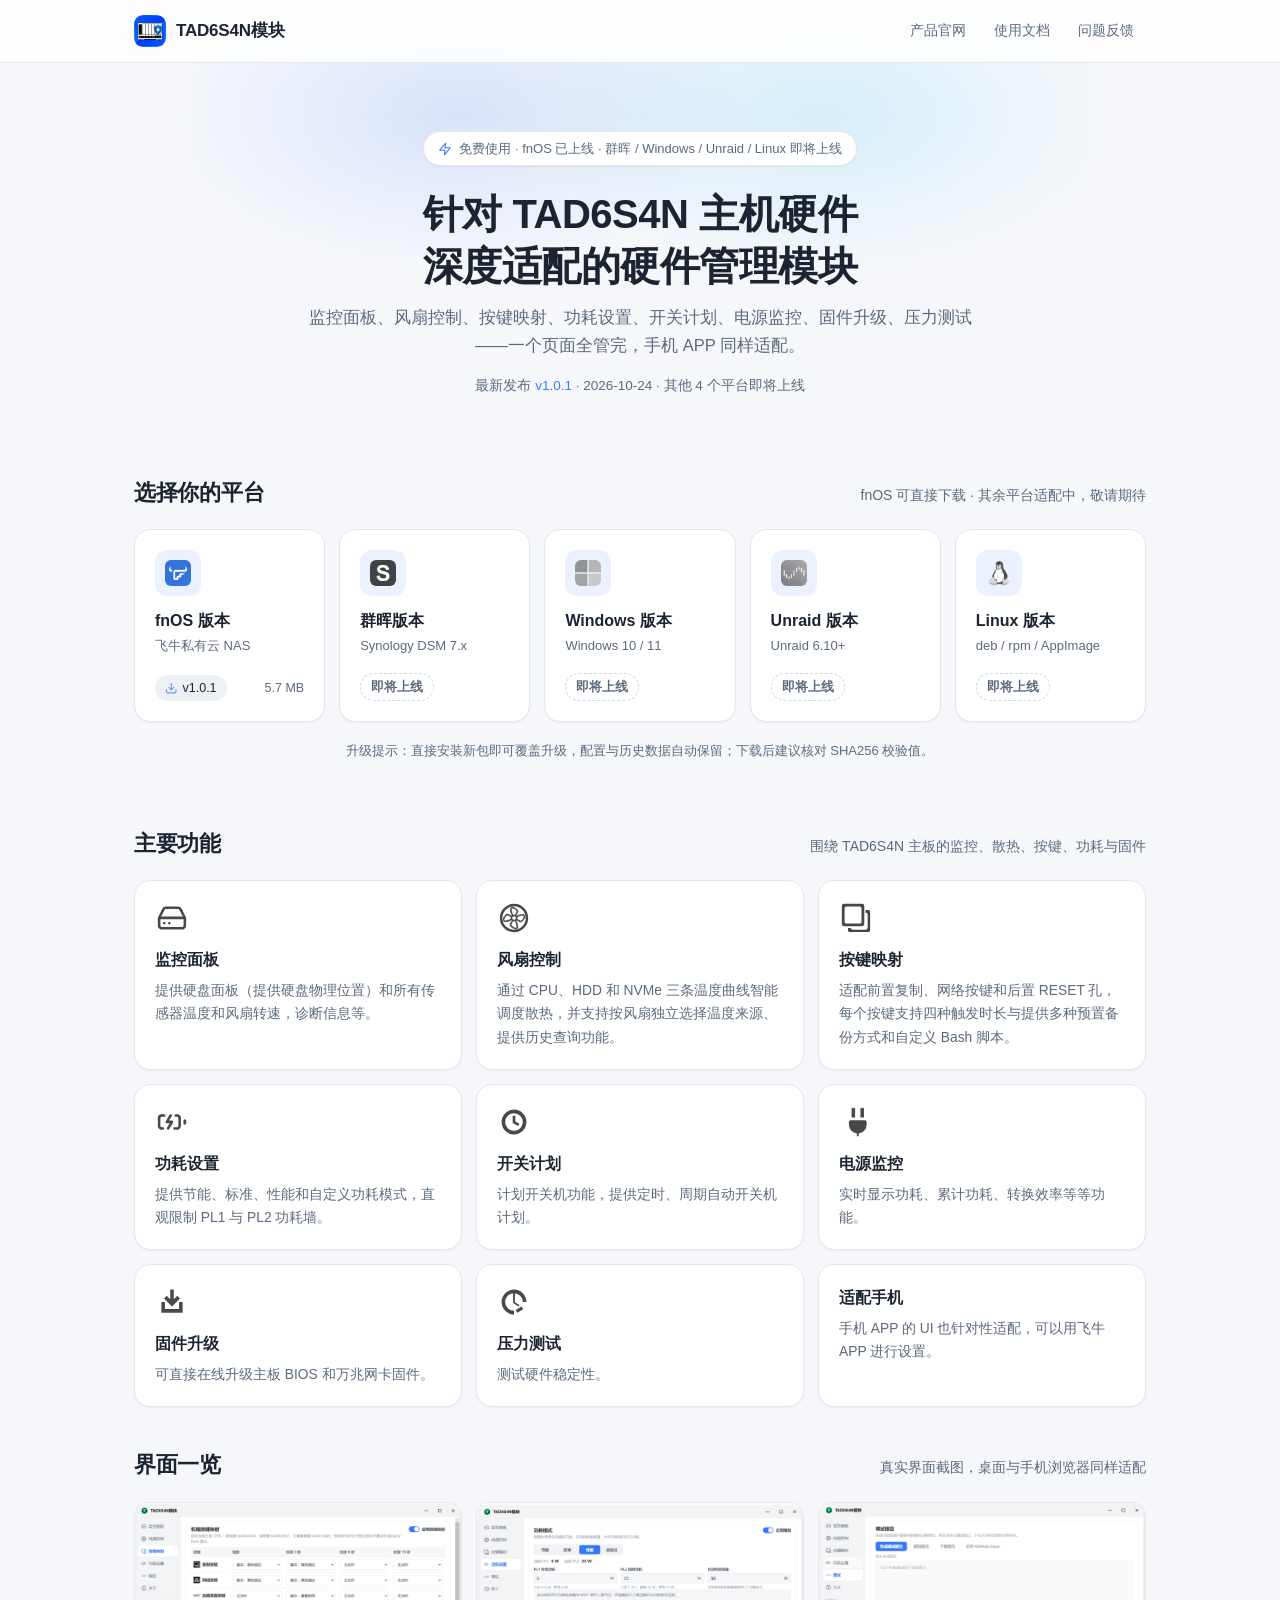
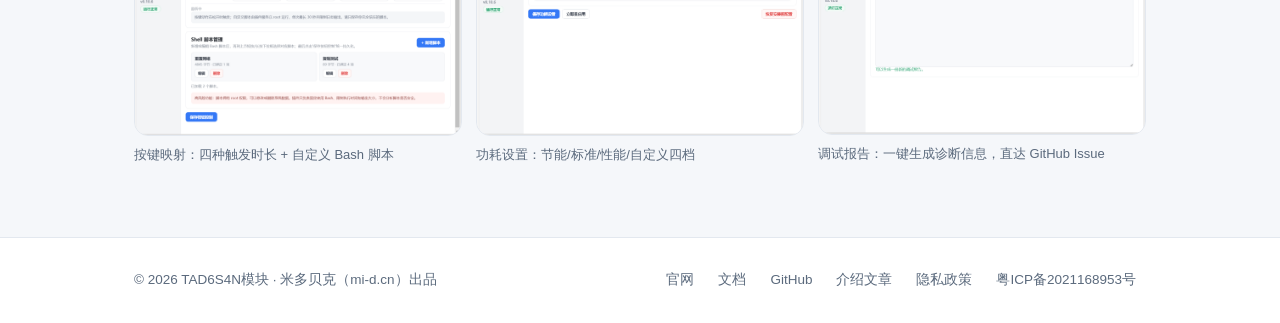
==== commit ddfe520b: "release: mark non-fnos platforms as coming soon, drop fabricated demo data" ====
--- a/release/index.html
+++ b/release/index.html
@@ -3,7 +3,7 @@
 <head>
 <meta charset="utf-8">
 <meta name="viewport" content="width=device-width, initial-scale=1">
-<meta name="description" content="TAD6S4N模块全平台发布页：支持 fnOS、群晖、Windows、Unraid 与 Linux，下载最新版本并查看更新日志。">
+<meta name="description" content="TAD6S4N模块发布页：fnOS 版已发布，群晖、Windows、Unraid 与 Linux 版即将上线，下载最新版本并查看更新日志。">
 <link rel="icon" type="image/png" href="assets/logo.png">
 <title>TAD6S4N模块 · 软件发布页</title>
 <style>
@@ -152,6 +152,11 @@
   font-weight:500;font-size:12.5px;font-variant-numeric:tabular-nums;
 }
 .ver-chip .icon{width:12.5px;height:12.5px;color:var(--brand)}
+/* 未上线平台：卡片置灰 + 虚线「即将上线」徽标 */
+.ver-chip.soon{background:transparent;border:1px dashed var(--border-strong);color:var(--text-2);font-weight:600}
+.platform-card.coming-soon .p-logo,.platform-card.coming-soon .p-icon img{filter:grayscale(1);opacity:.72}
+.soon-badge{display:inline-block;padding:5px 16px;border-radius:999px;border:1px dashed var(--border-strong);color:var(--text-2);font-weight:600;font-size:14px}
+.soon-text{margin:14px 0 0;color:var(--text-2);font-size:14.5px;line-height:1.7}
 .p-arrow{
   position:absolute;top:18px;right:16px;color:var(--brand);
   opacity:0;transform:translateX(-4px);transition:.18s ease;
@@ -355,7 +360,7 @@
   <section id="view-home" class="view" aria-label="选择平台">
     <div class="container">
       <div class="hero">
-        <span class="eyebrow"><i data-icon="zap" aria-hidden="true"></i><span id="eyebrow-text">免费使用 · 飞牛 fnOS / 群晖 / Unraid / Windows / Linux</span></span>
+        <span class="eyebrow"><i data-icon="zap" aria-hidden="true"></i><span id="eyebrow-text">免费使用 · fnOS 已上线 · 群晖 / Windows / Unraid / Linux 即将上线</span></span>
         <h1 id="hero-title">针对 TAD6S4N 主机硬件<br>深度适配的硬件管理模块</h1>
         <p class="lead" id="hero-lead">监控面板、风扇控制、按键映射、功耗设置、开关计划、电源监控、固件升级、压力测试——一个页面全管完，手机 APP 同样适配。</p>
         <p class="hero-meta" id="hero-meta"></p>
@@ -363,7 +368,7 @@
       <div class="pick">
         <div class="section-head">
           <h2>选择你的平台</h2>
-          <span class="sub">点击进入对应系统的下载页</span>
+          <span class="sub">fnOS 可直接下载 · 其余平台适配中，敬请期待</span>
         </div>
         <div class="platform-grid" id="platform-grid"><!-- JS 渲染 --></div>
         <p class="install-note">升级提示：直接安装新包即可覆盖升级，配置与历史数据自动保留；下载后建议核对 SHA256 校验值。</p>
@@ -427,6 +432,10 @@
  *   repo: "luodaoyi/TAD6S4N10G-fnos"
  *   prefer:  可选，主下载附件的匹配正则（命中的排第一位）
  *   exclude: 可选，需要从下载列表排除的附件正则
+ *   localManifest: 可选，本站镜像清单（ci: sync-release 每次生成 app/<平台>.json），
+ *     存在时下载链接优先指向本站 app/ 目录里带版本号的安装包（走本站 CDN），
+ *     清单拉取失败才回退到 GitHub Releases 原始地址
+ *   primaryLabel: 可选，主下载按钮的显示名（配合 localManifest 使用）
  * repo 留空（null）或拉取失败时，使用下方 latest / changelog 内置数据
  * 兜底展示。拉取结果缓存 10 分钟，避免触发 GitHub 接口限流（每小时 60 次）。
  * ===================================================================== */
@@ -446,12 +455,14 @@
     repo: "luodaoyi/TAD6S4N10G-fnos",
     prefer: "\\.fpk$",
     exclude: "^tank-",
+    localManifest: "../app/fnos.json",
+    primaryLabel: "fnOS 安装包",
     tip: "打开 fnOS「应用中心 → 手动安装」，选择下载的 <code>.fpk</code> 安装包完成安装。",
     latest: {
       version: "1.0.1",
       date: "2026-10-24",
       assets: [
-        { label: "fnOS 安装包", file: "tad-module.fpk", arch: "x86_64", size: "5.7 MB", url: "https://github.com/luodaoyi/TAD6S4N10G-fnos/releases/download/v1.0.1/tad-module.fpk" }
+        { label: "fnOS 安装包", file: "tad-module-v1.0.1.fpk", arch: "x86_64", size: "5.7 MB", url: "../app/tad-module-v1.0.1.fpk" }
       ]
     },
     changelog: [
@@ -473,41 +484,10 @@
     iconUrl: "https://fileres.synology.com/images/common/favicon/syno/icon-96x96.png",
     iconLocal: "assets/icons/synology.png",
     repo: null,
+    comingSoon: true,
     tip: "推荐在「套件中心」搜索安装；手动安装请进入套件中心 → 手动安装，上传 <code>.spk</code> 文件。",
-    latest: {
-      version: "2.4.0",
-      date: "2026-10-18",
-      assets: [
-        { label: "DSM 7 套件", file: "tad6s4n_dsm7_2.4.0_x86_64.spk", arch: "x86_64", size: "104.6 MB", url: "#" },
-        { label: "DSM 7 套件", file: "tad6s4n_dsm7_2.4.0_arm64.spk", arch: "ARM64", size: "89.2 MB", url: "#" }
-      ]
-    },
-    changelog: [
-      {
-        version: "2.4.0", date: "2026-10-18",
-        new: ["支持套件中心在线检测更新"],
-        imp: ["适配 DSM 7.2 权限模型，安装更顺畅", "缩略图生成速度提升"],
-        fix: ["修复部分 ARM 机型上浏览大目录时崩溃的问题"]
-      },
-      {
-        version: "2.3.2", date: "2026-09-20",
-        fix: ["修复 DSM 7.2 权限变更后无法写入共享文件夹的问题", "修复任务暂停后 CPU 占用偏高的问题"]
-      },
-      {
-        version: "2.3.0", date: "2026-08-30",
-        new: ["支持多任务并行传输", "新增按共享文件夹粒度的备份计划"],
-        imp: ["索引速度提升约 35%"]
-      },
-      {
-        version: "2.2.0", date: "2026-07-15",
-        new: ["全面支持 DSM 7.0 / 7.1 / 7.2"],
-        fix: ["修复更换端口后无法连接的问题"]
-      },
-      {
-        version: "2.1.0", date: "2026-06-10",
-        new: ["群晖平台首个正式版本"]
-      }
-    ]
+    latest: null,
+    changelog: []
   },
   {
     id: "windows",
@@ -517,45 +497,10 @@
     iconUrl: "https://www.microsoft.com/favicon.ico",
     iconLocal: "assets/icons/windows.png",
     repo: null,
+    comingSoon: true,
     tip: "双击运行安装程序，按向导完成安装；便携版解压后直接运行 <code>TAD6S4N.exe</code> 即可。",
-    latest: {
-      version: "2.4.1",
-      date: "2026-10-23",
-      assets: [
-        { label: "安装版 x64", file: "tad6s4n_setup_2.4.1_x64.exe", arch: "x64", size: "118.4 MB", url: "#" },
-        { label: "便携版 x64", file: "tad6s4n_portable_2.4.1_x64.zip", arch: "x64", size: "156.8 MB", url: "#" },
-        { label: "安装版 ARM64", file: "tad6s4n_setup_2.4.1_arm64.exe", arch: "ARM64", size: "106.1 MB", url: "#" }
-      ]
-    },
-    changelog: [
-      {
-        version: "2.4.1", date: "2026-10-23",
-        fix: ["修复部分设备启动时白屏的问题", "修复系统托盘图标在高分屏下模糊的问题"]
-      },
-      {
-        version: "2.4.0", date: "2026-10-15",
-        new: ["新增虚拟磁盘映射，可在资源管理器中直接浏览云端文件", "新增开机自启动与静默启动选项"],
-        imp: ["全局文件搜索速度提升", "降低后台内存占用"],
-        fix: ["修复 Windows 10 1909 下安装界面卡住的问题"]
-      },
-      {
-        version: "2.3.2", date: "2026-09-18",
-        fix: ["修复与部分安全软件冲突导致的更新失败", "修复 NTFS 稀疏文件同步异常"]
-      },
-      {
-        version: "2.3.0", date: "2026-08-28",
-        new: ["新增深色模式界面"],
-        imp: ["安装器支持静默安装参数（/S）"]
-      },
-      {
-        version: "2.2.0", date: "2026-07-08",
-        fix: ["修复代理自动检测在某些网络环境下失败的问题"]
-      },
-      {
-        version: "2.1.0", date: "2026-05-30",
-        new: ["Windows 平台首个正式版本，支持文件同步与备份"]
-      }
-    ]
+    latest: null,
+    changelog: []
   },
   {
     id: "unraid",
@@ -565,35 +510,10 @@
     iconUrl: "https://github.com/unraid.png",
     iconLocal: "assets/icons/unraid.png",
     repo: null,
+    comingSoon: true,
     tip: "在 Unraid「Apps / 插件」中搜索安装，或下载 <code>.plg</code> 后通过「Install Plugin」安装。",
-    latest: {
-      version: "2.3.2",
-      date: "2026-09-26",
-      assets: [
-        { label: "Unraid 插件", file: "tad6s4n_unraid_2.3.2.plg", arch: "通用", size: "2.4 MB", url: "#" }
-      ]
-    },
-    changelog: [
-      {
-        version: "2.3.2", date: "2026-09-26",
-        imp: ["降低校验（Parity Check）期间的磁盘 IO 优先级"],
-        fix: ["修复停止阵列时后台进程未正常退出的问题"]
-      },
-      {
-        version: "2.3.0", date: "2026-08-30",
-        new: ["支持 Community Applications 一键安装", "新增 Unassigned Devices 设备同步支持"],
-        fix: ["修复开机插件自启动偶发失败的问题"]
-      },
-      {
-        version: "2.2.0", date: "2026-07-08",
-        imp: ["插件设置界面适配 Unraid 深色主题"],
-        fix: ["修复大文件校验偶发超时的问题"]
-      },
-      {
-        version: "2.1.0", date: "2026-06-01",
-        new: ["Unraid 平台首个正式版本，提供 .plg 插件安装方式"]
-      }
-    ]
+    latest: null,
+    changelog: []
   },
   {
     id: "linux",
@@ -603,47 +523,10 @@
     iconUrl: "https://www.kernel.org/theme/images/logos/favicon.png",
     iconLocal: "assets/icons/linux.png",
     repo: null,
+    comingSoon: true,
     tip: "deb 系：<code>sudo apt install ./tad6s4n_amd64.deb</code>；rpm 系：<code>sudo dnf install ./tad6s4n.x86_64.rpm</code>；AppImage：<code>chmod +x</code> 后直接运行。",
-    latest: {
-      version: "2.4.1",
-      date: "2026-10-23",
-      assets: [
-        { label: "deb 包", file: "tad6s4n_2.4.1_amd64.deb", arch: "x86_64", size: "102.7 MB", url: "#" },
-        { label: "rpm 包", file: "tad6s4n_2.4.1_x86_64.rpm", arch: "x86_64", size: "104.9 MB", url: "#" },
-        { label: "AppImage", file: "TAD6S4N_2.4.1_x86_64.AppImage", arch: "x86_64", size: "158.3 MB", url: "#" },
-        { label: "deb 包", file: "tad6s4n_2.4.1_arm64.deb", arch: "ARM64", size: "96.5 MB", url: "#" }
-      ]
-    },
-    changelog: [
-      {
-        version: "2.4.1", date: "2026-10-23",
-        fix: ["修复 AppImage 在 Ubuntu 24.04 下无法启动的问题", "修复 GNOME 下系统托盘图标不显示的问题"]
-      },
-      {
-        version: "2.4.0", date: "2026-10-15",
-        new: ["新增官方 apt / dnf 软件源，支持系统自动更新"],
-        imp: ["完善 Wayland 下的窗口与托盘体验"],
-        fix: ["修复 arm64 设备上选择同步目录时崩溃的问题"]
-      },
-      {
-        version: "2.3.2", date: "2026-09-18",
-        imp: ["降低常驻进程内存占用"],
-        fix: ["修复 inotify 监听数量超限导致的漏同步"]
-      },
-      {
-        version: "2.3.0", date: "2026-08-28",
-        new: ["新增命令行管理工具 tad6s4n-cli"],
-        imp: ["systemd 服务单元更规范，支持开机自启"]
-      },
-      {
-        version: "2.2.0", date: "2026-07-08",
-        new: ["提供 AppImage 免安装格式"]
-      },
-      {
-        version: "2.1.0", date: "2026-05-30",
-        new: ["Linux 平台首个正式版本，提供 deb / rpm 安装包"]
-      }
-    ]
+    latest: null,
+    changelog: []
   }
 ];
 
@@ -803,7 +686,49 @@
     }
   }
 }
+/* 本地版本清单：sync-release workflow 同步安装包到 app/ 时一并生成（fnos.json）。
+ * 优先读它把下载链接指向本站 app/ 目录（同源、国内直连快），失败才回退 GitHub API */
+async function fetchLocalManifest(p){
+  if(!p.localManifest) throw new Error("no local manifest");
+  const key = "appman:" + p.id;
+  const hit = cacheGet(key, true);
+  if(hit && hit.fresh) return hit.data;
+  try{
+    const res = await fetch(p.localManifest, { signal: AbortSignal.timeout(6000) });
+    if(!res.ok) throw new Error("manifest HTTP " + res.status);
+    const data = await res.json();
+    cacheSet(key, data);
+    return data;
+  }catch(e){
+    if(hit) return hit.data;
+    throw e;
+  }
+}
 async function syncLatest(p){
+  try{
+    const man = await fetchLocalManifest(p);
+    if(man && Array.isArray(man.files) && man.files.length){
+      const dir = p.localManifest.replace(/[^/]*$/, "");
+      const preferRe = p.prefer ? new RegExp(p.prefer, "i") : null;
+      const st = stOf(p);
+      st.latest = {
+        version: tagVer(man.tag),
+        date: fmtDate(man.published),
+        assets: man.files.map(function(f){
+          return {
+            label: (preferRe && preferRe.test(f) && p.primaryLabel) ? p.primaryLabel : f,
+            file: f, arch: "",
+            size: humanSize((man.sizes && man.sizes[f]) || 0),
+            url: dir + encodeURIComponent(f)
+          };
+        })
+      };
+      st.latestSrc = "local";
+      st.error = false;
+      repaint(false);
+      return;
+    }
+  }catch(e){ /* 本地清单缺失或拉取失败 → 回退 GitHub API */ }
   try{
     const rel = await ghApi("/repos/" + p.repo + "/releases/latest", "latest:" + p.repo);
     if(rel && rel.tag_name){
@@ -826,7 +751,8 @@
     const list = await ghApi("/repos/" + p.repo + "/releases?per_page=20", "releases:" + p.repo);
     if(Array.isArray(list) && list.length){
       st.changelog = list.map(normRelease);
-      if(list[0].tag_name) st.latest = normLatest(list[0], p);
+      /* 本地清单已接管下载链接时不覆盖 latest，避免退回 GitHub 原始地址 */
+      if(list[0].tag_name && st.latestSrc !== "local") st.latest = normLatest(list[0], p);
       st.changelogSrc = "github";
       st.error = false;
     }
@@ -853,26 +779,35 @@
   }
 }
 
-/* 首页：平台卡片 */
+/* 首页：平台卡片（comingSoon 平台置灰，标「即将上线」，不显示版本/大小） */
 function renderHome(){
   document.getElementById("platform-grid").innerHTML = PLATFORMS.map(function(p){
     const st = stOf(p);
+    const head = '<span class="p-arrow">' + icon("arrow") + "</span>" +
+        '<span class="p-icon">' + logoImg(p) + "</span>" +
+        '<span class="p-text"><h3>' + esc(p.name) + "</h3><span class='p-sub'>" + esc(p.sub) + "</span></span>";
+    if(p.comingSoon){
+      return '<a class="platform-card coming-soon" href="#/platform/' + p.id + '" aria-label="进入' + esc(p.name) + '页面（即将上线）">' +
+          head + '<span class="p-meta"><span class="ver-chip soon">即将上线</span></span>' +
+        "</a>";
+    }
     const a = st.latest.assets[0];
     return '<a class="platform-card" href="#/platform/' + p.id + '" aria-label="进入' + esc(p.name) + '下载页，最新版本 v' + esc(st.latest.version) + '">' +
-        '<span class="p-arrow">' + icon("arrow") + "</span>" +
-        '<span class="p-icon">' + logoImg(p) + "</span>" +
-        '<span class="p-text"><h3>' + esc(p.name) + "</h3><span class='p-sub'>" + esc(p.sub) + "</span></span>" +
-        '<span class="p-meta"><span class="ver-chip">' + icon("download") + "v" + esc(st.latest.version) + "</span><span>" + (a ? esc(a.size) : "") + "</span></span>" +
+        head + '<span class="p-meta"><span class="ver-chip">' + icon("download") + "v" + esc(st.latest.version) + "</span><span>" + (a ? esc(a.size) : "") + "</span></span>" +
       "</a>";
   }).join("");
 
-  /* 顶部"最新发布"摘要：取全平台日期最新的一条 */
-  let newest = PLATFORMS[0];
-  PLATFORMS.forEach(function(p){
+  /* 顶部"最新发布"摘要：只统计已上线平台 */
+  const launched = PLATFORMS.filter(function(p){ return !p.comingSoon; });
+  let newest = launched[0];
+  launched.forEach(function(p){
     if(new Date(stOf(p).latest.date) > new Date(stOf(newest).latest.date)) newest = p;
   });
   document.getElementById("hero-meta").innerHTML =
-    "最新发布 <b>v" + esc(stOf(newest).latest.version) + "</b> · " + esc(stOf(newest).latest.date) + " · 覆盖 " + PLATFORMS.length + " 个平台";
+    "最新发布 <b>v" + esc(stOf(newest).latest.version) + "</b> · " + esc(stOf(newest).latest.date) +
+    (launched.length < PLATFORMS.length
+      ? " · 其他 " + (PLATFORMS.length - launched.length) + " 个平台即将上线"
+      : " · 覆盖 " + PLATFORMS.length + " 个平台");
 }
 
 /* 更新日志条目：GitHub 数据带 body（Markdown 正文），内置数据按分组渲染 */
@@ -901,14 +836,31 @@
     "</div>";
 }
 
-/* 下载链接：占位地址（#）时拦截跳转 */
+/* 下载链接：占位地址（#）时拦截跳转；本站相对路径加 download 属性直接保存 */
 function dlAttrs(url){
-  return 'href="' + url + '"' + (url === "#" ? ' data-stub' : "");
+  const local = url !== "#" && !/^https?:\/\//i.test(url);
+  return 'href="' + url + '"' + (local ? " download" : "") + (url === "#" ? ' data-stub' : "");
 }
 
 /* 平台下载页（paintPlatform 只负责渲染，视图切换见 showPlatform） */
 function paintPlatform(p){
   const st = stOf(p);
+  if(p.comingSoon){
+    document.getElementById("view-platform").innerHTML =
+      '<div class="container">' +
+        '<a class="back" href="#/">' + icon("back") + "返回选择平台</a>" +
+        '<div class="plat-head">' +
+          '<span class="p-icon big">' + logoImg(p) + "</span>" +
+          "<div><h1 class='plat-title' tabindex='-1'>" + esc(p.name) + "</h1>" +
+          '<p class="plat-desc">' + esc(p.desc) + "</p></div>" +
+        "</div>" +
+        '<div class="download-card">' +
+          '<span class="soon-badge">即将上线</span>' +
+          '<p class="soon-text">「' + esc(p.name) + "」正在适配中，尚未发布。发布后将在本页提供安装包下载与更新日志。</p>" +
+        "</div>" +
+      "</div>";
+    return;
+  }
   const l = st.latest;
   const main = l.assets[0];
   const rest = l.assets.slice(1);
@@ -918,7 +870,8 @@
   if(p.repo){
     const repoLink = '<a href="https://github.com/' + esc(p.repo) + '" target="_blank" rel="noopener noreferrer">' + esc(p.repo) + "</a>";
     if(st.changelogSrc === "github"){
-      srcNote = '<div class="src-note">' + icon("link") + "数据来源：" + repoLink + " · 已同步 GitHub Releases</div>";
+      srcNote = '<div class="src-note">' + icon("link") + "数据来源：" + repoLink + " · 已同步 GitHub Releases" +
+        (st.latestSrc === "local" ? " · 安装包由本站镜像加速" : "") + "</div>";
     }else if(st.loading){
       srcNote = '<div class="src-note">' + icon("link") + "数据来源：" + repoLink + " · 正在获取更新日志…</div>";
     }else if(st.error){
@@ -976,7 +929,7 @@
   paintPlatform(p);
   document.getElementById("view-home").hidden = true;
   document.getElementById("view-platform").hidden = false;
-  document.title = p.name + "下载 · " + SITE.productName;
+  document.title = p.name + (p.comingSoon ? "（即将上线） · " : "下载 · ") + SITE.productName;
   window.scrollTo({ top: 0, behavior: "auto" });
   if(p.repo) syncReleases(p);
 }
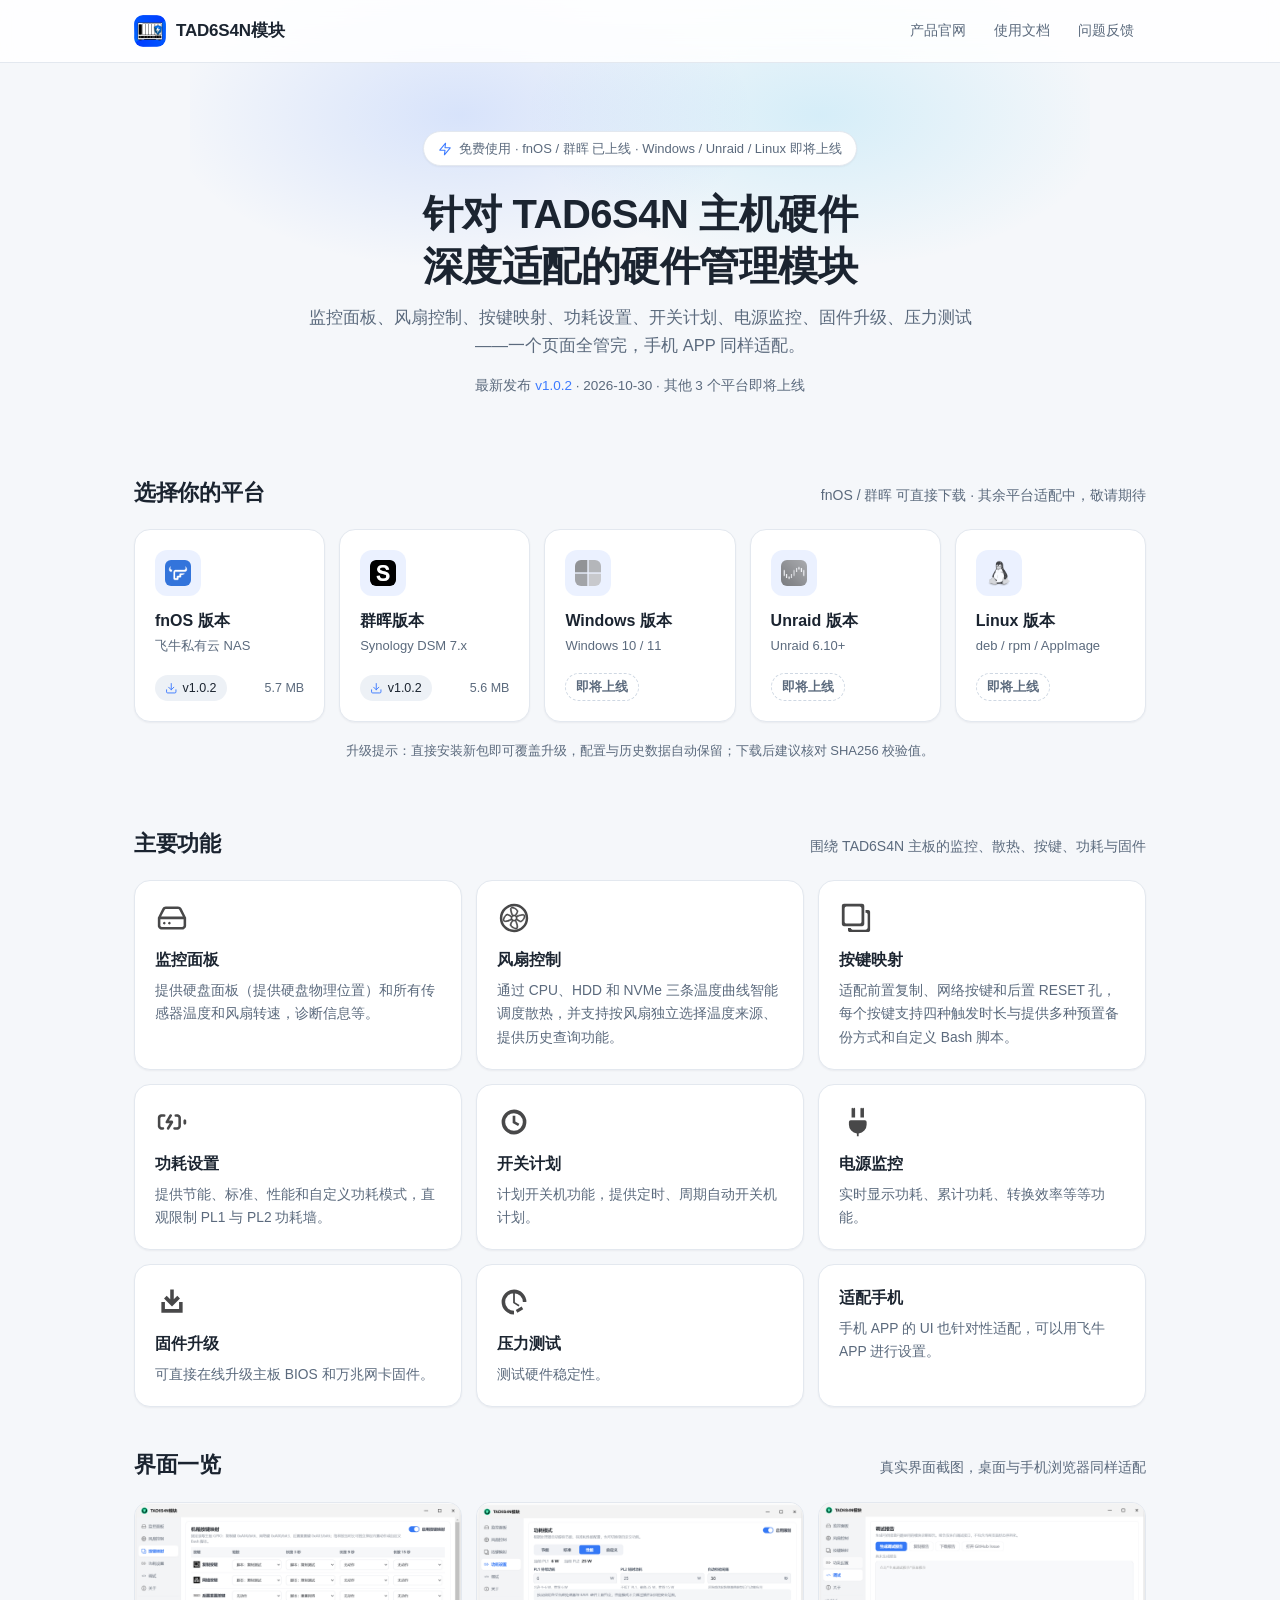
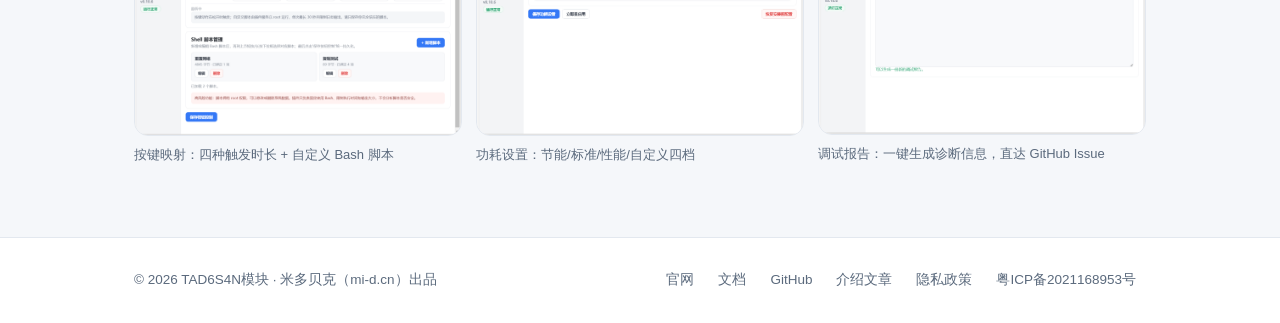
==== commit 41b86832: "release: launch synology platform (upstream v1.0.2 adds DSM7 spk); per-source patterns in sync workf" ====
--- a/release/index.html
+++ b/release/index.html
@@ -3,7 +3,7 @@
 <head>
 <meta charset="utf-8">
 <meta name="viewport" content="width=device-width, initial-scale=1">
-<meta name="description" content="TAD6S4N模块发布页：fnOS 版已发布，群晖、Windows、Unraid 与 Linux 版即将上线，下载最新版本并查看更新日志。">
+<meta name="description" content="TAD6S4N模块发布页：fnOS 与群晖 DSM 版已发布，Windows、Unraid 与 Linux 版即将上线，下载最新版本并查看更新日志。">
 <link rel="icon" type="image/png" href="assets/logo.png">
 <title>TAD6S4N模块 · 软件发布页</title>
 <style>
@@ -360,7 +360,7 @@
   <section id="view-home" class="view" aria-label="选择平台">
     <div class="container">
       <div class="hero">
-        <span class="eyebrow"><i data-icon="zap" aria-hidden="true"></i><span id="eyebrow-text">免费使用 · fnOS 已上线 · 群晖 / Windows / Unraid / Linux 即将上线</span></span>
+        <span class="eyebrow"><i data-icon="zap" aria-hidden="true"></i><span id="eyebrow-text">免费使用 · fnOS / 群晖 已上线 · Windows / Unraid / Linux 即将上线</span></span>
         <h1 id="hero-title">针对 TAD6S4N 主机硬件<br>深度适配的硬件管理模块</h1>
         <p class="lead" id="hero-lead">监控面板、风扇控制、按键映射、功耗设置、开关计划、电源监控、固件升级、压力测试——一个页面全管完，手机 APP 同样适配。</p>
         <p class="hero-meta" id="hero-meta"></p>
@@ -368,7 +368,7 @@
       <div class="pick">
         <div class="section-head">
           <h2>选择你的平台</h2>
-          <span class="sub">fnOS 可直接下载 · 其余平台适配中，敬请期待</span>
+          <span class="sub">fnOS / 群晖 可直接下载 · 其余平台适配中，敬请期待</span>
         </div>
         <div class="platform-grid" id="platform-grid"><!-- JS 渲染 --></div>
         <p class="install-note">升级提示：直接安装新包即可覆盖升级，配置与历史数据自动保留；下载后建议核对 SHA256 校验值。</p>
@@ -480,13 +480,22 @@
     id: "synology",
     name: "群晖版本",
     sub: "Synology DSM 7.x",
-    desc: "适用于 DSM 7.0 – 7.2 · 提供 x86_64 与 ARM64 套件",
+    desc: "适用于 DSM 7.0 – 7.2 · x86_64 架构",
     iconUrl: "https://fileres.synology.com/images/common/favicon/syno/icon-96x96.png",
     iconLocal: "assets/icons/synology.png",
-    repo: null,
-    comingSoon: true,
-    tip: "推荐在「套件中心」搜索安装；手动安装请进入套件中心 → 手动安装，上传 <code>.spk</code> 文件。",
-    latest: null,
+    repo: "luodaoyi/TAD6S4N10G-fnos",
+    prefer: "\\.spk$",
+    exclude: "^tank-",
+    localManifest: "../app/synology.json",
+    primaryLabel: "群晖套件",
+    tip: "进入套件中心 → 手动安装，上传下载的 <code>.spk</code> 文件完成安装。",
+    latest: {
+      version: "1.0.2",
+      date: "2026-10-30",
+      assets: [
+        { label: "群晖套件", file: "tad-module-v1.0.2.spk", arch: "x86_64", size: "5.6 MB", url: "https://github.com/luodaoyi/TAD6S4N10G-fnos/releases/download/v1.0.2/tad-module-v1.0.2.spk" }
+      ]
+    },
     changelog: []
   },
   {
